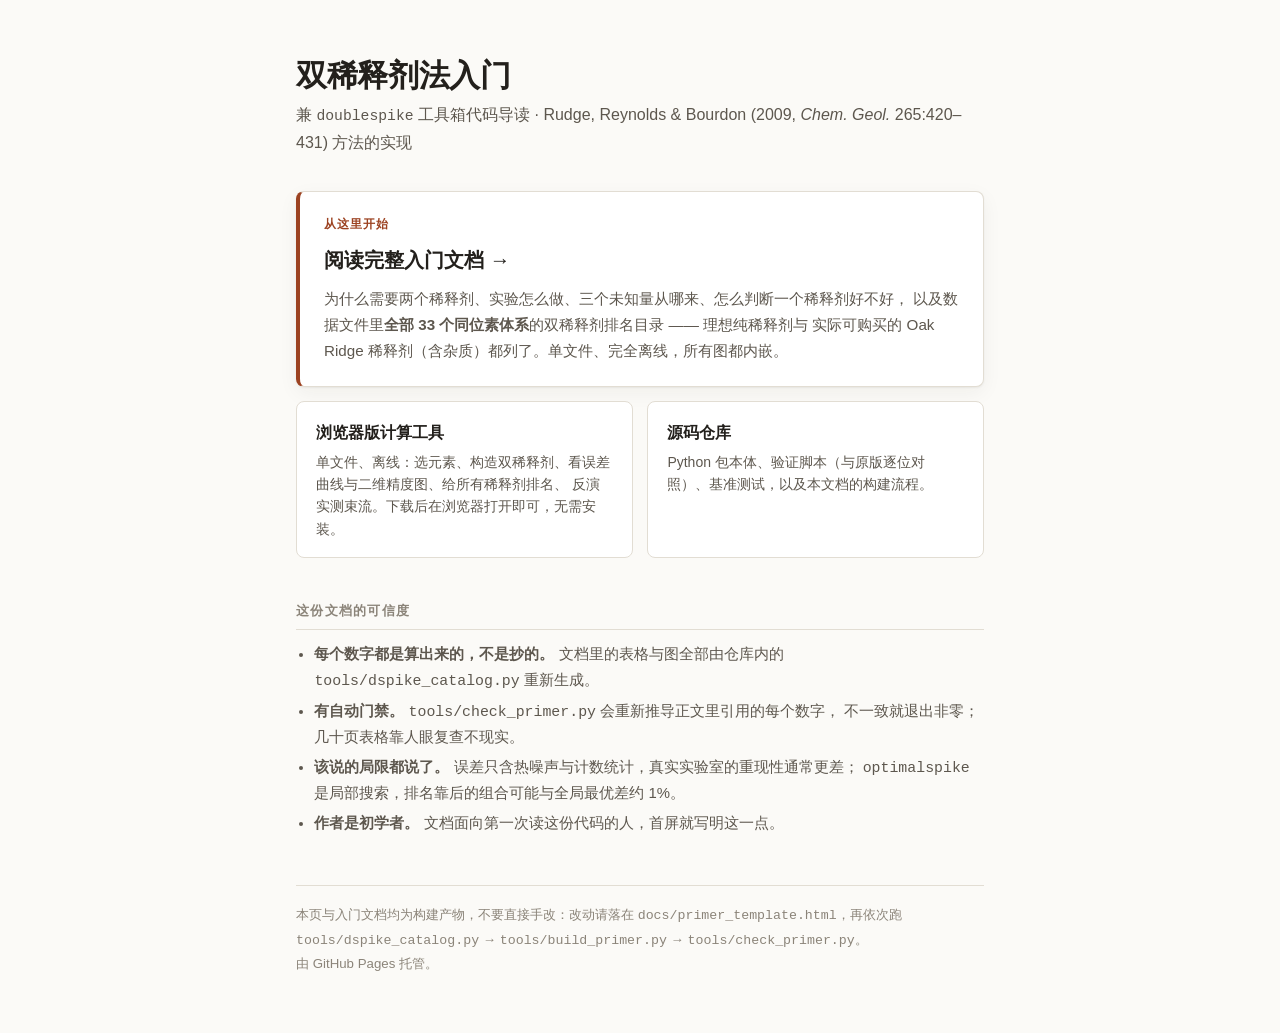
==== docs/index.html @ 5e1608c8 "Add a GitHub Pages landing page for the primer GitHub serves .html as source code, so until now the " ====
<!DOCTYPE html>
<html lang="zh-CN">
<head>
<meta charset="utf-8">
<meta name="viewport" content="width=device-width, initial-scale=1">
<title>双稀释剂法入门 —— doublespike 工具箱</title>
<meta name="description" content="双稀释剂法（double spike）的离线入门文档与浏览器计算工具，出自 doublespike Python 工具箱。">
<style>
  :root {
    --bg: #fbfaf7;
    --panel: #ffffff;
    --ink: #23201c;
    --ink-soft: #5d574e;
    --ink-faint: #8b8479;
    --line: #e2ddd3;
    --accent: #9c4221;
    --accent-soft: #f6ece6;
    --code-bg: #f4f1ea;
    --shadow: 0 1px 2px rgba(35, 32, 28, .06), 0 6px 20px rgba(35, 32, 28, .05);
  }
  @media (prefers-color-scheme: dark) {
    :root {
      --bg: #17181a;
      --panel: #1f2124;
      --ink: #e8e5df;
      --ink-soft: #b3aea4;
      --ink-faint: #8a857c;
      --line: #33363a;
      --accent: #e8a27f;
      --accent-soft: #2c2320;
      --code-bg: #23262a;
      --shadow: 0 1px 2px rgba(0, 0, 0, .3), 0 6px 20px rgba(0, 0, 0, .25);
    }
  }
  * { box-sizing: border-box; }
  body {
    margin: 0;
    background: var(--bg);
    color: var(--ink);
    font: 16px/1.7 -apple-system, BlinkMacSystemFont, "Segoe UI", "Noto Sans SC",
          "PingFang SC", "Hiragino Sans GB", "Microsoft YaHei", sans-serif;
  }
  .wrap { max-width: 46rem; margin: 0 auto; padding: 3.5rem 1.5rem 4rem; }
  h1 { font-size: 1.95rem; line-height: 1.25; margin: 0 0 .35rem; letter-spacing: -.01em; }
  .sub { color: var(--ink-soft); margin: 0 0 2.2rem; }
  .sub code { font-size: .92em; }

  a.cta {
    display: block; text-decoration: none; color: inherit;
    background: var(--panel); border: 1px solid var(--line);
    border-left: 4px solid var(--accent);
    border-radius: 8px; padding: 1.35rem 1.5rem; box-shadow: var(--shadow);
    transition: transform .12s ease, box-shadow .12s ease;
  }
  a.cta:hover, a.cta:focus-visible {
    transform: translateY(-2px);
    box-shadow: 0 2px 4px rgba(35, 32, 28, .08), 0 12px 28px rgba(35, 32, 28, .10);
  }
  .cta .kicker {
    font-size: .78rem; letter-spacing: .09em; text-transform: uppercase;
    color: var(--accent); font-weight: 600; margin-bottom: .5rem;
  }
  .cta .name { font-size: 1.28rem; font-weight: 650; margin-bottom: .55rem; }
  .cta p { margin: 0; color: var(--ink-soft); font-size: .95rem; }

  .grid { display: grid; gap: .9rem; margin-top: .9rem; }
  @media (min-width: 34rem) { .grid { grid-template-columns: 1fr 1fr; } }
  .card {
    display: block; text-decoration: none; color: inherit;
    background: var(--panel); border: 1px solid var(--line);
    border-radius: 8px; padding: 1.05rem 1.2rem;
  }
  .card:hover, .card:focus-visible { border-color: var(--accent); }
  .card .name { font-weight: 600; margin-bottom: .3rem; }
  .card p { margin: 0; color: var(--ink-soft); font-size: .875rem; line-height: 1.6; }

  h2 {
    font-size: .8rem; letter-spacing: .1em; text-transform: uppercase;
    color: var(--ink-faint); font-weight: 600;
    margin: 2.6rem 0 .8rem; padding-bottom: .45rem;
    border-bottom: 1px solid var(--line);
  }
  ul { margin: 0; padding-left: 1.15rem; color: var(--ink-soft); font-size: .93rem; }
  li { margin: .3rem 0; }
  footer {
    margin-top: 3rem; padding-top: 1.1rem; border-top: 1px solid var(--line);
    color: var(--ink-faint); font-size: .83rem; line-height: 1.75;
  }
  footer a { color: var(--ink-soft); }
</style>
</head>
<body>
<div class="wrap">

  <h1>双稀释剂法入门</h1>
  <p class="sub">兼 <code>doublespike</code> 工具箱代码导读 ·
     Rudge, Reynolds &amp; Bourdon (2009, <i>Chem. Geol.</i> 265:420–431) 方法的实现</p>

  <a class="cta" href="double-spike-primer.html">
    <div class="kicker">从这里开始</div>
    <div class="name">阅读完整入门文档 →</div>
    <p>为什么需要两个稀释剂、实验怎么做、三个未知量从哪来、怎么判断一个稀释剂好不好，
       以及数据文件里<b>全部 33 个同位素体系</b>的双稀释剂排名目录 —— 理想纯稀释剂与
       实际可购买的 Oak Ridge 稀释剂（含杂质）都列了。单文件、完全离线，所有图都内嵌。</p>
  </a>

  <div class="grid">
    <a class="card" href="https://github.com/chengkaide/pyspike/blob/main/webgui/doublespike-gui.html">
      <div class="name">浏览器版计算工具</div>
      <p>单文件、离线：选元素、构造双稀释剂、看误差曲线与二维精度图、给所有稀释剂排名、
         反演实测束流。下载后在浏览器打开即可，无需安装。</p>
    </a>
    <a class="card" href="https://github.com/chengkaide/pyspike">
      <div class="name">源码仓库</div>
      <p>Python 包本体、验证脚本（与原版逐位对照）、基准测试，以及本文档的构建流程。</p>
    </a>
  </div>

  <h2>这份文档的可信度</h2>
  <ul>
    <li><b>每个数字都是算出来的，不是抄的。</b> 文档里的表格与图全部由仓库内的
        <code>tools/dspike_catalog.py</code> 重新生成。</li>
    <li><b>有自动门禁。</b> <code>tools/check_primer.py</code> 会重新推导正文里引用的每个数字，
        不一致就退出非零；几十页表格靠人眼复查不现实。</li>
    <li><b>该说的局限都说了。</b> 误差只含热噪声与计数统计，真实实验室的重现性通常更差；
        <code>optimalspike</code> 是局部搜索，排名靠后的组合可能与全局最优差约 1%。</li>
    <li><b>作者是初学者。</b> 文档面向第一次读这份代码的人，首屏就写明这一点。</li>
  </ul>

  <footer>
    本页与入门文档均为构建产物，不要直接手改：改动请落在
    <code>docs/primer_template.html</code>，再依次跑
    <code>tools/dspike_catalog.py</code> → <code>tools/build_primer.py</code> →
    <code>tools/check_primer.py</code>。<br>
    由 GitHub Pages 托管。
  </footer>

</div>
</body>
</html>
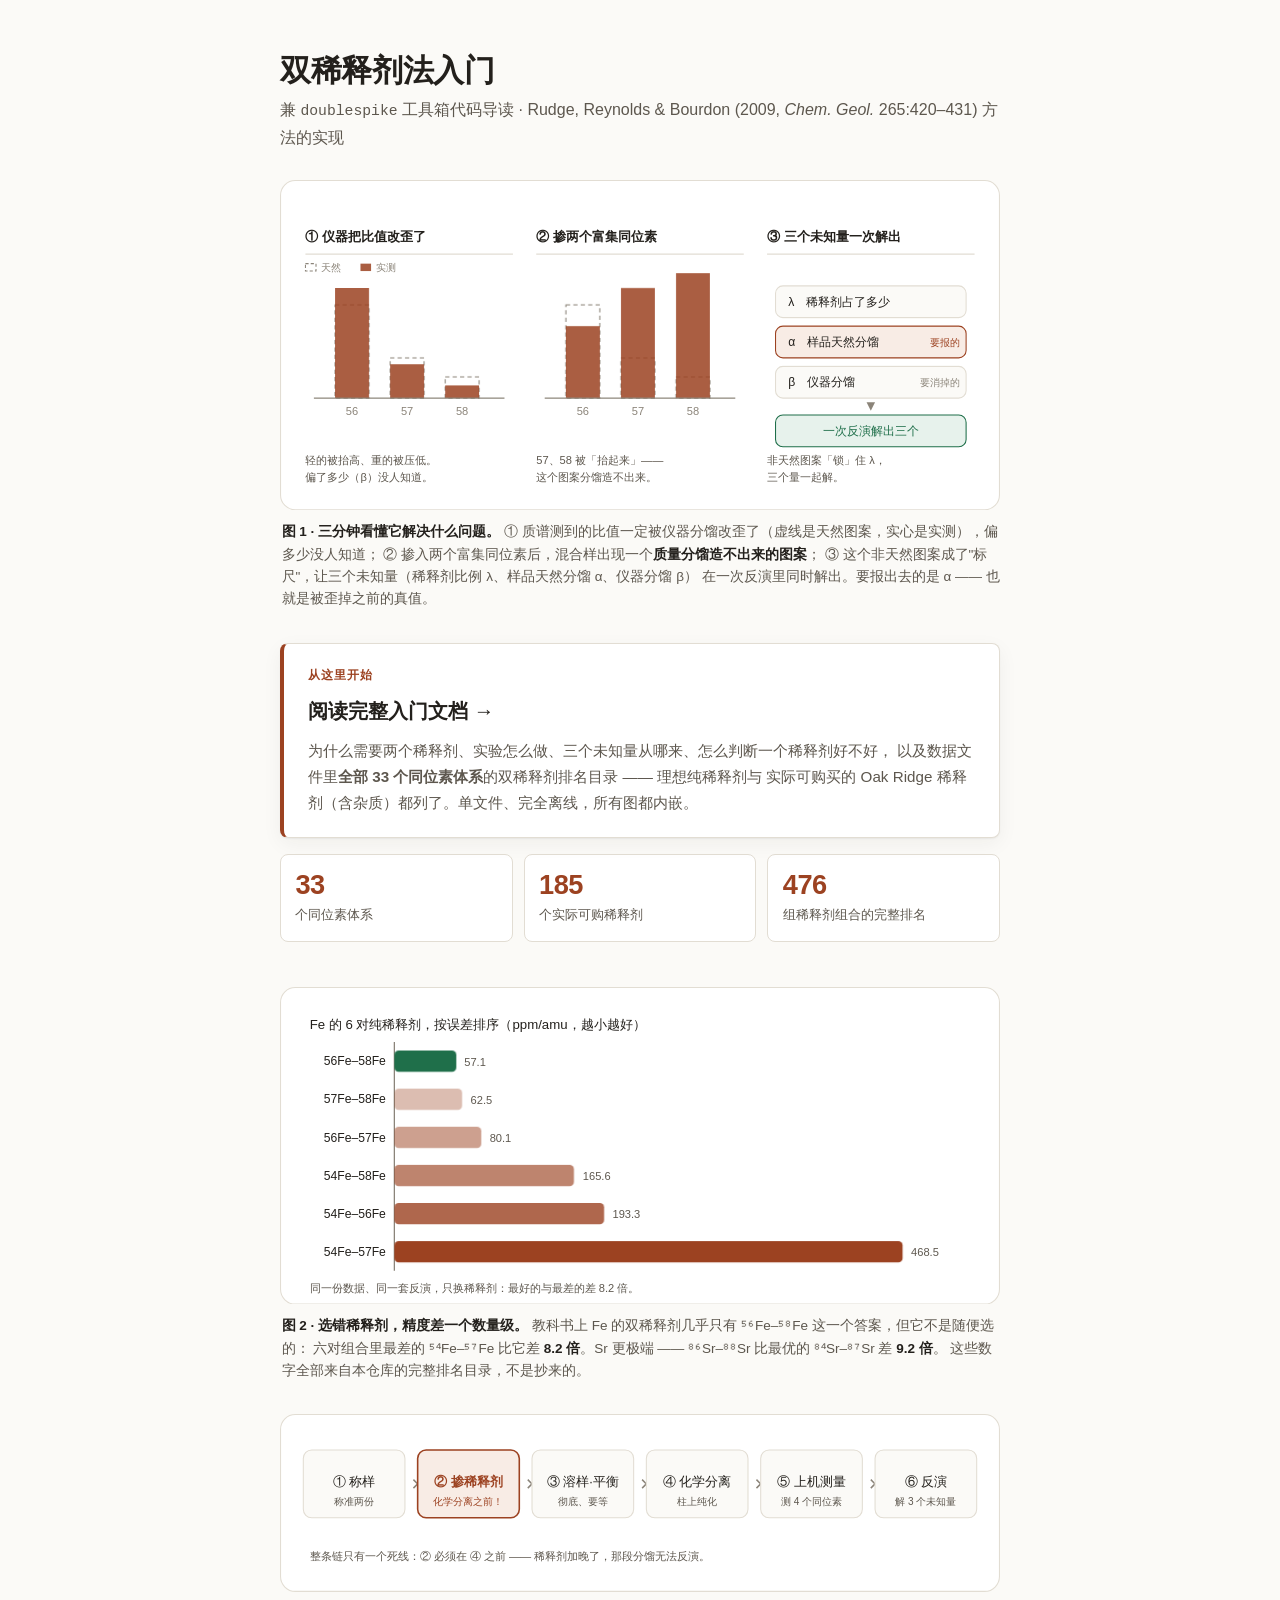
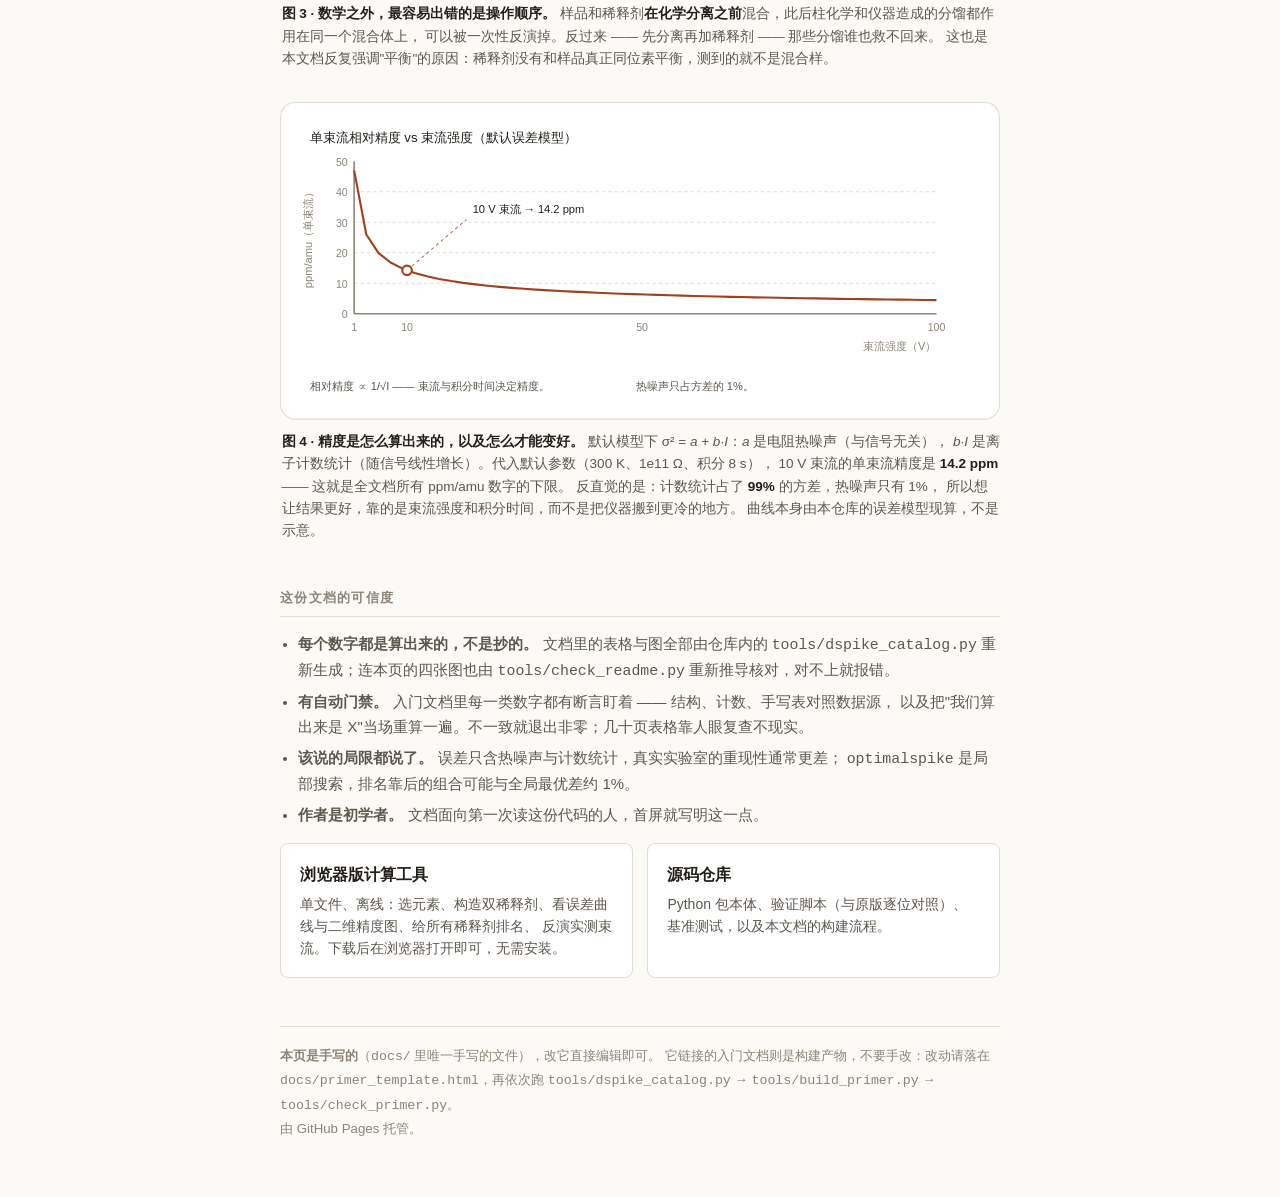
==== commit d99df796: "Give the landing page and the README their missing figures The primer has seven figures; the reposit" ====
--- a/docs/index.html
+++ b/docs/index.html
@@ -14,9 +14,12 @@
     --ink-faint: #8b8479;
     --line: #e2ddd3;
     --accent: #9c4221;
-    --accent-soft: #f6ece6;
+    --accent-soft: #f8ece5;
+    --good: #1f6f4a;
+    --good-soft: #e7f2ec;
     --code-bg: #f4f1ea;
     --shadow: 0 1px 2px rgba(35, 32, 28, .06), 0 6px 20px rgba(35, 32, 28, .05);
+    --shadow-hi: 0 2px 4px rgba(35, 32, 28, .08), 0 12px 28px rgba(35, 32, 28, .10);
   }
   @media (prefers-color-scheme: dark) {
     :root {
@@ -27,9 +30,12 @@
       --ink-faint: #8a857c;
       --line: #33363a;
       --accent: #e8a27f;
-      --accent-soft: #2c2320;
+      --accent-soft: #33251f;
+      --good: #74c69d;
+      --good-soft: #1c2b24;
       --code-bg: #23262a;
       --shadow: 0 1px 2px rgba(0, 0, 0, .3), 0 6px 20px rgba(0, 0, 0, .25);
+      --shadow-hi: 0 2px 4px rgba(0, 0, 0, .35), 0 12px 28px rgba(0, 0, 0, .3);
     }
   }
   * { box-sizing: border-box; }
@@ -40,22 +46,30 @@
     font: 16px/1.7 -apple-system, BlinkMacSystemFont, "Segoe UI", "Noto Sans SC",
           "PingFang SC", "Hiragino Sans GB", "Microsoft YaHei", sans-serif;
   }
-  .wrap { max-width: 46rem; margin: 0 auto; padding: 3.5rem 1.5rem 4rem; }
+  .wrap { max-width: 48rem; margin: 0 auto; padding: 3.2rem 1.5rem 4rem; }
   h1 { font-size: 1.95rem; line-height: 1.25; margin: 0 0 .35rem; letter-spacing: -.01em; }
-  .sub { color: var(--ink-soft); margin: 0 0 2.2rem; }
+  .sub { color: var(--ink-soft); margin: 0 0 1.8rem; }
   .sub code { font-size: .92em; }
 
+  /* ---------- 图 ---------- */
+  figure { margin: 0 0 2rem; }
+  figure svg { display: block; width: 100%; height: auto; }
+  figcaption {
+    color: var(--ink-soft); font-size: .845rem; line-height: 1.65;
+    margin-top: .7rem; padding-left: .1rem;
+  }
+  figcaption b { color: var(--ink); }
+
+  /* ---------- 主行动按钮 ---------- */
   a.cta {
     display: block; text-decoration: none; color: inherit;
     background: var(--panel); border: 1px solid var(--line);
     border-left: 4px solid var(--accent);
     border-radius: 8px; padding: 1.35rem 1.5rem; box-shadow: var(--shadow);
+    margin: 0 0 1rem;
     transition: transform .12s ease, box-shadow .12s ease;
   }
-  a.cta:hover, a.cta:focus-visible {
-    transform: translateY(-2px);
-    box-shadow: 0 2px 4px rgba(35, 32, 28, .08), 0 12px 28px rgba(35, 32, 28, .10);
-  }
+  a.cta:hover, a.cta:focus-visible { transform: translateY(-2px); box-shadow: var(--shadow-hi); }
   .cta .kicker {
     font-size: .78rem; letter-spacing: .09em; text-transform: uppercase;
     color: var(--accent); font-weight: 600; margin-bottom: .5rem;
@@ -63,6 +77,22 @@
   .cta .name { font-size: 1.28rem; font-weight: 650; margin-bottom: .55rem; }
   .cta p { margin: 0; color: var(--ink-soft); font-size: .95rem; }
 
+  /* ---------- 数字条 ---------- */
+  .stats {
+    display: grid; grid-template-columns: repeat(3, 1fr); gap: .7rem;
+    margin: 0 0 2.8rem;
+  }
+  .stats div {
+    background: var(--panel); border: 1px solid var(--line);
+    border-radius: 8px; padding: .85rem .9rem;
+  }
+  .stats b {
+    display: block; font-size: 1.7rem; line-height: 1.15;
+    letter-spacing: -.02em; color: var(--accent); font-weight: 650;
+  }
+  .stats span { font-size: .8rem; color: var(--ink-soft); }
+
+  /* ---------- 小卡片 ---------- */
   .grid { display: grid; gap: .9rem; margin-top: .9rem; }
   @media (min-width: 34rem) { .grid { grid-template-columns: 1fr 1fr; } }
   .card {
@@ -77,16 +107,32 @@
   h2 {
     font-size: .8rem; letter-spacing: .1em; text-transform: uppercase;
     color: var(--ink-faint); font-weight: 600;
-    margin: 2.6rem 0 .8rem; padding-bottom: .45rem;
+    margin: 2.8rem 0 .9rem; padding-bottom: .45rem;
     border-bottom: 1px solid var(--line);
   }
   ul { margin: 0; padding-left: 1.15rem; color: var(--ink-soft); font-size: .93rem; }
-  li { margin: .3rem 0; }
+  li { margin: .35rem 0; }
   footer {
     margin-top: 3rem; padding-top: 1.1rem; border-top: 1px solid var(--line);
     color: var(--ink-faint); font-size: .83rem; line-height: 1.75;
   }
   footer a { color: var(--ink-soft); }
+
+  /* ---------- 动画：默认状态就是终态，关掉动画也不会缺内容 ---------- */
+  @media (prefers-reduced-motion: no-preference) {
+    .f  { animation: fade .55s ease both; }
+    .f1 { animation-delay: .05s; }  .f2 { animation-delay: .18s; }
+    .f3 { animation-delay: .31s; }  .f4 { animation-delay: .44s; }
+    .f5 { animation-delay: .57s; }
+    .grow {
+      transform-box: fill-box; transform-origin: left center;
+      animation: grow .8s cubic-bezier(.2, .7, .3, 1) both;
+    }
+    #sigcurve { stroke-dasharray: 1; stroke-dashoffset: 1; animation: draw 1.15s ease-out .2s both; }
+  }
+  @keyframes fade { from { opacity: 0; } to { opacity: 1; } }
+  @keyframes grow { from { transform: scaleX(0); } to { transform: scaleX(1); } }
+  @keyframes draw { to { stroke-dashoffset: 0; } }
 </style>
 </head>
 <body>
@@ -96,13 +142,249 @@
   <p class="sub">兼 <code>doublespike</code> 工具箱代码导读 ·
      Rudge, Reynolds &amp; Bourdon (2009, <i>Chem. Geol.</i> 265:420–431) 方法的实现</p>
 
-  <a class="cta" href="double-spike-primer.html">
+  <figure class="f f1">
+    <svg viewBox="0 0 680 312" role="img"
+         aria-label="双稀释剂法三部曲：仪器分馏把比值改歪、掺入两个富集同位素、一次反演解出三个未知量"
+         font-family="-apple-system, Segoe UI, Microsoft YaHei, sans-serif">
+      <rect x="0.5" y="0.5" width="679" height="311" rx="14" fill="var(--panel)" stroke="var(--line)"/>
+
+      <text x="24" y="58" font-size="12.5" font-weight="600" fill="var(--ink)">① 仪器把比值改歪了</text>
+      <line x1="24" y1="70" x2="220" y2="70" stroke="var(--line)"/>
+      <g class="f f2">
+        <rect x="24" y="79" width="10" height="7" fill="none" stroke="var(--ink-faint)" stroke-dasharray="3 2"/>
+        <text x="39" y="86" font-size="9.5" fill="var(--ink-faint)">天然</text>
+        <rect x="76" y="79" width="10" height="7" fill="var(--accent)" opacity="0.85"/>
+        <text x="91" y="86" font-size="9.5" fill="var(--ink-faint)">实测</text>
+      </g>
+      <g class="f f2">
+        <rect x="52"  y="118" width="32" height="88" fill="none" stroke="var(--ink-faint)" stroke-dasharray="4 3"/>
+        <rect x="104" y="168" width="32" height="38" fill="none" stroke="var(--ink-faint)" stroke-dasharray="4 3"/>
+        <rect x="156" y="186" width="32" height="20" fill="none" stroke="var(--ink-faint)" stroke-dasharray="4 3"/>
+      </g>
+      <g class="f f3">
+        <rect x="52"  y="102" width="32" height="104" fill="var(--accent)" opacity="0.85"/>
+        <rect x="104" y="174" width="32" height="32"  fill="var(--accent)" opacity="0.85"/>
+        <rect x="156" y="194" width="32" height="12"  fill="var(--accent)" opacity="0.85"/>
+      </g>
+      <line x1="32" y1="206" x2="212" y2="206" stroke="var(--ink-faint)" stroke-width="1.2"/>
+      <text x="68"  y="222" text-anchor="middle" font-size="10.5" fill="var(--ink-faint)">56</text>
+      <text x="120" y="222" text-anchor="middle" font-size="10.5" fill="var(--ink-faint)">57</text>
+      <text x="172" y="222" text-anchor="middle" font-size="10.5" fill="var(--ink-faint)">58</text>
+      <g class="f f4">
+        <text x="24" y="268" font-size="10.5" fill="var(--ink-soft)">轻的被抬高、重的被压低。</text>
+        <text x="24" y="284" font-size="10.5" fill="var(--ink-soft)">偏了多少（β）没人知道。</text>
+      </g>
+
+      <text x="242" y="58" font-size="12.5" font-weight="600" fill="var(--ink)">② 掺两个富集同位素</text>
+      <line x1="242" y1="70" x2="438" y2="70" stroke="var(--line)"/>
+      <g class="f f2">
+        <rect x="270" y="118" width="32" height="88" fill="none" stroke="var(--ink-faint)" stroke-dasharray="4 3"/>
+        <rect x="322" y="168" width="32" height="38" fill="none" stroke="var(--ink-faint)" stroke-dasharray="4 3"/>
+        <rect x="374" y="186" width="32" height="20" fill="none" stroke="var(--ink-faint)" stroke-dasharray="4 3"/>
+      </g>
+      <g class="f f3">
+        <rect x="270" y="138" width="32" height="68"  fill="var(--accent)" opacity="0.85"/>
+        <rect x="322" y="102" width="32" height="104" fill="var(--accent)" opacity="0.85"/>
+        <rect x="374" y="88"  width="32" height="118" fill="var(--accent)" opacity="0.85"/>
+      </g>
+      <line x1="250" y1="206" x2="430" y2="206" stroke="var(--ink-faint)" stroke-width="1.2"/>
+      <text x="286" y="222" text-anchor="middle" font-size="10.5" fill="var(--ink-faint)">56</text>
+      <text x="338" y="222" text-anchor="middle" font-size="10.5" fill="var(--ink-faint)">57</text>
+      <text x="390" y="222" text-anchor="middle" font-size="10.5" fill="var(--ink-faint)">58</text>
+      <g class="f f4">
+        <text x="242" y="268" font-size="10.5" fill="var(--ink-soft)">57、58 被「抬起来」——</text>
+        <text x="242" y="284" font-size="10.5" fill="var(--ink-soft)">这个图案分馏造不出来。</text>
+      </g>
+
+      <text x="460" y="58" font-size="12.5" font-weight="600" fill="var(--ink)">③ 三个未知量一次解出</text>
+      <line x1="460" y1="70" x2="656" y2="70" stroke="var(--line)"/>
+      <g class="f f2">
+        <rect x="468" y="100" width="180" height="30" rx="7" fill="var(--bg)" stroke="var(--line)"/>
+        <text x="480" y="119" font-size="11.5" fill="var(--ink)">λ　稀释剂占了多少</text>
+      </g>
+      <g class="f f3">
+        <rect x="468" y="138" width="180" height="30" rx="7" fill="var(--accent-soft)" stroke="var(--accent)"/>
+        <text x="480" y="157" font-size="11.5" fill="var(--ink)">α　样品天然分馏</text>
+        <text x="642" y="157" text-anchor="end" font-size="9.5" fill="var(--accent)">要报的</text>
+      </g>
+      <g class="f f4">
+        <rect x="468" y="176" width="180" height="30" rx="7" fill="var(--bg)" stroke="var(--line)"/>
+        <text x="480" y="195" font-size="11.5" fill="var(--ink)">β　仪器分馏</text>
+        <text x="642" y="195" text-anchor="end" font-size="9.5" fill="var(--ink-faint)">要消掉的</text>
+        <polygon points="554,210 562,210 558,218" fill="var(--ink-faint)"/>
+        <rect x="468" y="222" width="180" height="30" rx="7" fill="var(--good-soft)" stroke="var(--good)"/>
+        <text x="558" y="241" text-anchor="middle" font-size="11.5" fill="var(--good)">一次反演解出三个</text>
+      </g>
+      <g class="f f5">
+        <text x="460" y="268" font-size="10.5" fill="var(--ink-soft)">非天然图案「锁」住 λ，</text>
+        <text x="460" y="284" font-size="10.5" fill="var(--ink-soft)">三个量一起解。</text>
+      </g>
+    </svg>
+    <figcaption><b>图 1 · 三分钟看懂它解决什么问题。</b>
+      ① 质谱测到的比值一定被仪器分馏改歪了（虚线是天然图案，实心是实测），偏多少没人知道；
+      ② 掺入两个富集同位素后，混合样出现一个<b>质量分馏造不出来的图案</b>；
+      ③ 这个非天然图案成了"标尺"，让三个未知量（稀释剂比例 λ、样品天然分馏 α、仪器分馏 β）
+      在一次反演里同时解出。要报出去的是 α —— 也就是被歪掉之前的真值。</figcaption>
+  </figure>
+
+  <a class="cta f f5" href="double-spike-primer.html">
     <div class="kicker">从这里开始</div>
     <div class="name">阅读完整入门文档 →</div>
     <p>为什么需要两个稀释剂、实验怎么做、三个未知量从哪来、怎么判断一个稀释剂好不好，
        以及数据文件里<b>全部 33 个同位素体系</b>的双稀释剂排名目录 —— 理想纯稀释剂与
        实际可购买的 Oak Ridge 稀释剂（含杂质）都列了。单文件、完全离线，所有图都内嵌。</p>
   </a>
+
+  <div class="stats">
+    <div><b>33</b><span>个同位素体系</span></div>
+    <div><b>185</b><span>个实际可购稀释剂</span></div>
+    <div><b>476</b><span>组稀释剂组合的完整排名</span></div>
+  </div>
+
+  <figure class="f f2">
+    <svg viewBox="0 0 680 300" role="img"
+         aria-label="Fe 的六对纯稀释剂按误差排序的条形图，最好的与最差的相差八点二倍"
+         font-family="-apple-system, Segoe UI, Microsoft YaHei, sans-serif">
+      <rect x="0.5" y="0.5" width="679" height="299" rx="14" fill="var(--panel)" stroke="var(--line)"/>
+      <text x="28" y="40" font-size="12.5" fill="var(--ink)">Fe 的 6 对纯稀释剂，按误差排序（ppm/amu，越小越好）</text>
+      <line x1="108" y1="52" x2="108" y2="268" stroke="var(--ink-faint)" stroke-width="1.2"/>
+
+      <text x="100" y="74"  text-anchor="end" font-size="11.5" fill="var(--ink)">56Fe–58Fe</text>
+      <rect class="grow" x="108" y="60"  width="58.5"  height="20" rx="4" fill="var(--good)"/>
+      <text x="174" y="74.5" font-size="10.5" fill="var(--ink-soft)">57.1</text>
+
+      <text x="100" y="110" text-anchor="end" font-size="11.5" fill="var(--ink)">57Fe–58Fe</text>
+      <rect class="grow" x="108" y="96"  width="64.0"  height="20" rx="4" fill="var(--accent)" opacity="0.35"/>
+      <text x="180" y="110.5" font-size="10.5" fill="var(--ink-soft)">62.5</text>
+
+      <text x="100" y="146" text-anchor="end" font-size="11.5" fill="var(--ink)">56Fe–57Fe</text>
+      <rect class="grow" x="108" y="132" width="82.1"  height="20" rx="4" fill="var(--accent)" opacity="0.5"/>
+      <text x="198" y="146.5" font-size="10.5" fill="var(--ink-soft)">80.1</text>
+
+      <text x="100" y="182" text-anchor="end" font-size="11.5" fill="var(--ink)">54Fe–58Fe</text>
+      <rect class="grow" x="108" y="168" width="169.6" height="20" rx="4" fill="var(--accent)" opacity="0.65"/>
+      <text x="286" y="182.5" font-size="10.5" fill="var(--ink-soft)">165.6</text>
+
+      <text x="100" y="218" text-anchor="end" font-size="11.5" fill="var(--ink)">54Fe–56Fe</text>
+      <rect class="grow" x="108" y="204" width="198.1" height="20" rx="4" fill="var(--accent)" opacity="0.8"/>
+      <text x="314" y="218.5" font-size="10.5" fill="var(--ink-soft)">193.3</text>
+
+      <text x="100" y="254" text-anchor="end" font-size="11.5" fill="var(--ink)">54Fe–57Fe</text>
+      <rect class="grow" x="108" y="240" width="480.0" height="20" rx="4" fill="var(--accent)"/>
+      <text x="596" y="254.5" font-size="10.5" fill="var(--ink-soft)">468.5</text>
+
+      <text x="28" y="288" font-size="10.5" fill="var(--ink-soft)">同一份数据、同一套反演，只换稀释剂：最好的与最差的差 8.2 倍。</text>
+    </svg>
+    <figcaption><b>图 2 · 选错稀释剂，精度差一个数量级。</b>
+      教科书上 Fe 的双稀释剂几乎只有 ⁵⁶Fe–⁵⁸Fe 这一个答案，但它不是随便选的：
+      六对组合里最差的 ⁵⁴Fe–⁵⁷Fe 比它差 <b>8.2 倍</b>。Sr 更极端 ——
+      ⁸⁶Sr–⁸⁸Sr 比最优的 ⁸⁴Sr–⁸⁷Sr 差 <b>9.2 倍</b>。
+      这些数字全部来自本仓库的完整排名目录，不是抄来的。</figcaption>
+  </figure>
+
+  <figure class="f f2">
+    <svg viewBox="0 0 680 168" role="img"
+         aria-label="双稀释剂分析的六步流程，其中掺稀释剂必须在化学分离之前"
+         font-family="-apple-system, Segoe UI, Microsoft YaHei, sans-serif">
+      <rect x="0.5" y="0.5" width="679" height="167" rx="14" fill="var(--panel)" stroke="var(--line)"/>
+
+      <rect x="22"  y="34" width="96" height="64" rx="8" fill="var(--bg)" stroke="var(--line)"/>
+      <text x="70"  y="68" text-anchor="middle" font-size="12" fill="var(--ink)">① 称样</text>
+      <text x="70"  y="86" text-anchor="middle" font-size="9.5" fill="var(--ink-soft)">称准两份</text>
+
+      <polyline points="126,62 130,66 126,70" fill="none" stroke="var(--ink-faint)" stroke-width="1.4"/>
+      <rect x="130" y="34" width="96" height="64" rx="8" fill="var(--accent-soft)" stroke="var(--accent)" stroke-width="1.5"/>
+      <text x="178" y="68" text-anchor="middle" font-size="12" font-weight="600" fill="var(--accent)">② 掺稀释剂</text>
+      <text x="178" y="86" text-anchor="middle" font-size="9.5" fill="var(--accent)">化学分离之前！</text>
+
+      <polyline points="234,62 238,66 234,70" fill="none" stroke="var(--ink-faint)" stroke-width="1.4"/>
+      <rect x="238" y="34" width="96" height="64" rx="8" fill="var(--bg)" stroke="var(--line)"/>
+      <text x="286" y="68" text-anchor="middle" font-size="12" fill="var(--ink)">③ 溶样·平衡</text>
+      <text x="286" y="86" text-anchor="middle" font-size="9.5" fill="var(--ink-soft)">彻底、要等</text>
+
+      <polyline points="342,62 346,66 342,70" fill="none" stroke="var(--ink-faint)" stroke-width="1.4"/>
+      <rect x="346" y="34" width="96" height="64" rx="8" fill="var(--bg)" stroke="var(--line)"/>
+      <text x="394" y="68" text-anchor="middle" font-size="12" fill="var(--ink)">④ 化学分离</text>
+      <text x="394" y="86" text-anchor="middle" font-size="9.5" fill="var(--ink-soft)">柱上纯化</text>
+
+      <polyline points="450,62 454,66 450,70" fill="none" stroke="var(--ink-faint)" stroke-width="1.4"/>
+      <rect x="454" y="34" width="96" height="64" rx="8" fill="var(--bg)" stroke="var(--line)"/>
+      <text x="502" y="68" text-anchor="middle" font-size="12" fill="var(--ink)">⑤ 上机测量</text>
+      <text x="502" y="86" text-anchor="middle" font-size="9.5" fill="var(--ink-soft)">测 4 个同位素</text>
+
+      <polyline points="558,62 562,66 558,70" fill="none" stroke="var(--ink-faint)" stroke-width="1.4"/>
+      <rect x="562" y="34" width="96" height="64" rx="8" fill="var(--bg)" stroke="var(--line)"/>
+      <text x="610" y="68" text-anchor="middle" font-size="12" fill="var(--ink)">⑥ 反演</text>
+      <text x="610" y="86" text-anchor="middle" font-size="9.5" fill="var(--ink-soft)">解 3 个未知量</text>
+
+      <text x="28" y="138" font-size="10.5" fill="var(--ink-soft)">整条链只有一个死线：② 必须在 ④ 之前 —— 稀释剂加晚了，那段分馏无法反演。</text>
+    </svg>
+    <figcaption><b>图 3 · 数学之外，最容易出错的是操作顺序。</b>
+      样品和稀释剂<b>在化学分离之前</b>混合，此后柱化学和仪器造成的分馏都作用在同一个混合体上，
+      可以被一次性反演掉。反过来 —— 先分离再加稀释剂 —— 那些分馏谁也救不回来。
+      这也是本文档反复强调"平衡"的原因：稀释剂没有和样品真正同位素平衡，测到的就不是混合样。</figcaption>
+  </figure>
+
+  <figure class="f f2">
+    <svg viewBox="0 0 680 300" role="img"
+         aria-label="单束流相对精度随束流强度变化的曲线，从 1 伏的 47 ppm 降到 100 伏的 4.5 ppm"
+         font-family="-apple-system, Segoe UI, Microsoft YaHei, sans-serif">
+      <rect x="0.5" y="0.5" width="679" height="299" rx="14" fill="var(--panel)" stroke="var(--line)"/>
+      <text x="28" y="38" font-size="12.5" fill="var(--ink)">单束流相对精度 vs 束流强度（默认误差模型）</text>
+
+      <line x1="70" y1="84.8"  x2="620" y2="84.8"  stroke="var(--line)" stroke-dasharray="3 3"/>
+      <line x1="70" y1="113.6" x2="620" y2="113.6" stroke="var(--line)" stroke-dasharray="3 3"/>
+      <line x1="70" y1="142.4" x2="620" y2="142.4" stroke="var(--line)" stroke-dasharray="3 3"/>
+      <line x1="70" y1="171.2" x2="620" y2="171.2" stroke="var(--line)" stroke-dasharray="3 3"/>
+      <line x1="70" y1="200"   x2="620" y2="200"   stroke="var(--ink-faint)" stroke-width="1.5"/>
+      <line x1="70" y1="56"    x2="70"  y2="200"   stroke="var(--ink-faint)" stroke-width="1.5"/>
+
+      <text x="64" y="60"    text-anchor="end" font-size="10" fill="var(--ink-faint)">50</text>
+      <text x="64" y="88.8"  text-anchor="end" font-size="10" fill="var(--ink-faint)">40</text>
+      <text x="64" y="117.6" text-anchor="end" font-size="10" fill="var(--ink-faint)">30</text>
+      <text x="64" y="146.4" text-anchor="end" font-size="10" fill="var(--ink-faint)">20</text>
+      <text x="64" y="175.2" text-anchor="end" font-size="10" fill="var(--ink-faint)">10</text>
+      <text x="64" y="204"   text-anchor="end" font-size="10" fill="var(--ink-faint)">0</text>
+
+      <text x="70"  y="216" text-anchor="middle" font-size="10" fill="var(--ink-faint)">1</text>
+      <text x="120" y="216" text-anchor="middle" font-size="10" fill="var(--ink-faint)">10</text>
+      <text x="342" y="216" text-anchor="middle" font-size="10" fill="var(--ink-faint)">50</text>
+      <text x="620" y="216" text-anchor="middle" font-size="10" fill="var(--ink-faint)">100</text>
+      <text x="620" y="234" text-anchor="end" font-size="10.5" fill="var(--ink-faint)">束流强度（V）</text>
+      <text x="30" y="128" transform="rotate(-90 30 128)" text-anchor="middle" font-size="10.5" fill="var(--ink-faint)">ppm/amu（单束流）</text>
+
+      <polyline id="sigcurve" pathLength="1" fill="none" stroke="var(--accent)" stroke-width="2" stroke-linejoin="round"
+        points="70.0,64.6 81.5,125.1 92.9,142.5 104.4,151.6 115.8,157.4 127.3,161.5 138.8,164.6 150.2,167.1 161.7,169.1 173.1,170.8 184.6,172.2 196.0,173.5 207.5,174.6 219.0,175.5 230.4,176.4 241.9,177.2 253.3,177.9 264.8,178.5 276.2,179.1 287.7,179.6 299.2,180.1 310.6,180.6 322.1,181.1 333.5,181.5 345.0,181.8 356.5,182.2 367.9,182.5 379.4,182.9 390.8,183.2 402.3,183.5 413.8,183.7 425.2,184.0 436.7,184.2 448.1,184.5 459.6,184.7 471.0,184.9 482.5,185.1 494.0,185.3 505.4,185.5 516.9,185.7 528.3,185.9 539.8,186.1 551.2,186.2 562.7,186.4 574.2,186.5 585.6,186.7 597.1,186.8 608.5,187.0 620.0,187.1"/>
+
+      <g class="f f4">
+        <line x1="120" y1="159" x2="176" y2="111" stroke="var(--accent)" stroke-dasharray="3 3" opacity="0.75"/>
+        <circle cx="120" cy="159" r="4.5" fill="var(--panel)" stroke="var(--accent)" stroke-width="2"/>
+        <text x="182" y="105" font-size="10.5" fill="var(--ink)">10 V 束流 → 14.2 ppm</text>
+      </g>
+
+      <text x="28" y="272" font-size="10.5" fill="var(--ink-soft)">相对精度 ∝ 1/√I —— 束流与积分时间决定精度。</text>
+      <text x="336" y="272" font-size="10.5" fill="var(--ink-soft)">热噪声只占方差的 1%。</text>
+    </svg>
+    <figcaption><b>图 4 · 精度是怎么算出来的，以及怎么才能变好。</b>
+      默认模型下 σ² = <i>a</i> + <i>b</i>·<i>I</i>：<i>a</i> 是电阻热噪声（与信号无关），
+      <i>b</i>·<i>I</i> 是离子计数统计（随信号线性增长）。代入默认参数（300 K、1e11 Ω、积分 8 s），
+      10 V 束流的单束流精度是 <b>14.2 ppm</b> —— 这就是全文档所有 ppm/amu 数字的下限。
+      反直觉的是：计数统计占了 <b>99%</b> 的方差，热噪声只有 1%，
+      所以想让结果更好，靠的是束流强度和积分时间，而不是把仪器搬到更冷的地方。
+      曲线本身由本仓库的误差模型现算，不是示意。</figcaption>
+  </figure>
+
+  <h2>这份文档的可信度</h2>
+  <ul>
+    <li><b>每个数字都是算出来的，不是抄的。</b> 文档里的表格与图全部由仓库内的
+        <code>tools/dspike_catalog.py</code> 重新生成；连本页的四张图也由
+        <code>tools/check_readme.py</code> 重新推导核对，对不上就报错。</li>
+    <li><b>有自动门禁。</b> 入门文档里每一类数字都有断言盯着 —— 结构、计数、手写表对照数据源，
+        以及把"我们算出来是 X"当场重算一遍。不一致就退出非零；几十页表格靠人眼复查不现实。</li>
+    <li><b>该说的局限都说了。</b> 误差只含热噪声与计数统计，真实实验室的重现性通常更差；
+        <code>optimalspike</code> 是局部搜索，排名靠后的组合可能与全局最优差约 1%。</li>
+    <li><b>作者是初学者。</b> 文档面向第一次读这份代码的人，首屏就写明这一点。</li>
+  </ul>
 
   <div class="grid">
     <a class="card" href="https://github.com/chengkaide/pyspike/blob/main/webgui/doublespike-gui.html">
@@ -116,19 +398,9 @@
     </a>
   </div>
 
-  <h2>这份文档的可信度</h2>
-  <ul>
-    <li><b>每个数字都是算出来的，不是抄的。</b> 文档里的表格与图全部由仓库内的
-        <code>tools/dspike_catalog.py</code> 重新生成。</li>
-    <li><b>有自动门禁。</b> <code>tools/check_primer.py</code> 会重新推导正文里引用的每个数字，
-        不一致就退出非零；几十页表格靠人眼复查不现实。</li>
-    <li><b>该说的局限都说了。</b> 误差只含热噪声与计数统计，真实实验室的重现性通常更差；
-        <code>optimalspike</code> 是局部搜索，排名靠后的组合可能与全局最优差约 1%。</li>
-    <li><b>作者是初学者。</b> 文档面向第一次读这份代码的人，首屏就写明这一点。</li>
-  </ul>
-
   <footer>
-    本页与入门文档均为构建产物，不要直接手改：改动请落在
+    <b>本页是手写的</b>（<code>docs/</code> 里唯一手写的文件），改它直接编辑即可。
+    它链接的入门文档则是构建产物，不要手改：改动请落在
     <code>docs/primer_template.html</code>，再依次跑
     <code>tools/dspike_catalog.py</code> → <code>tools/build_primer.py</code> →
     <code>tools/check_primer.py</code>。<br>
